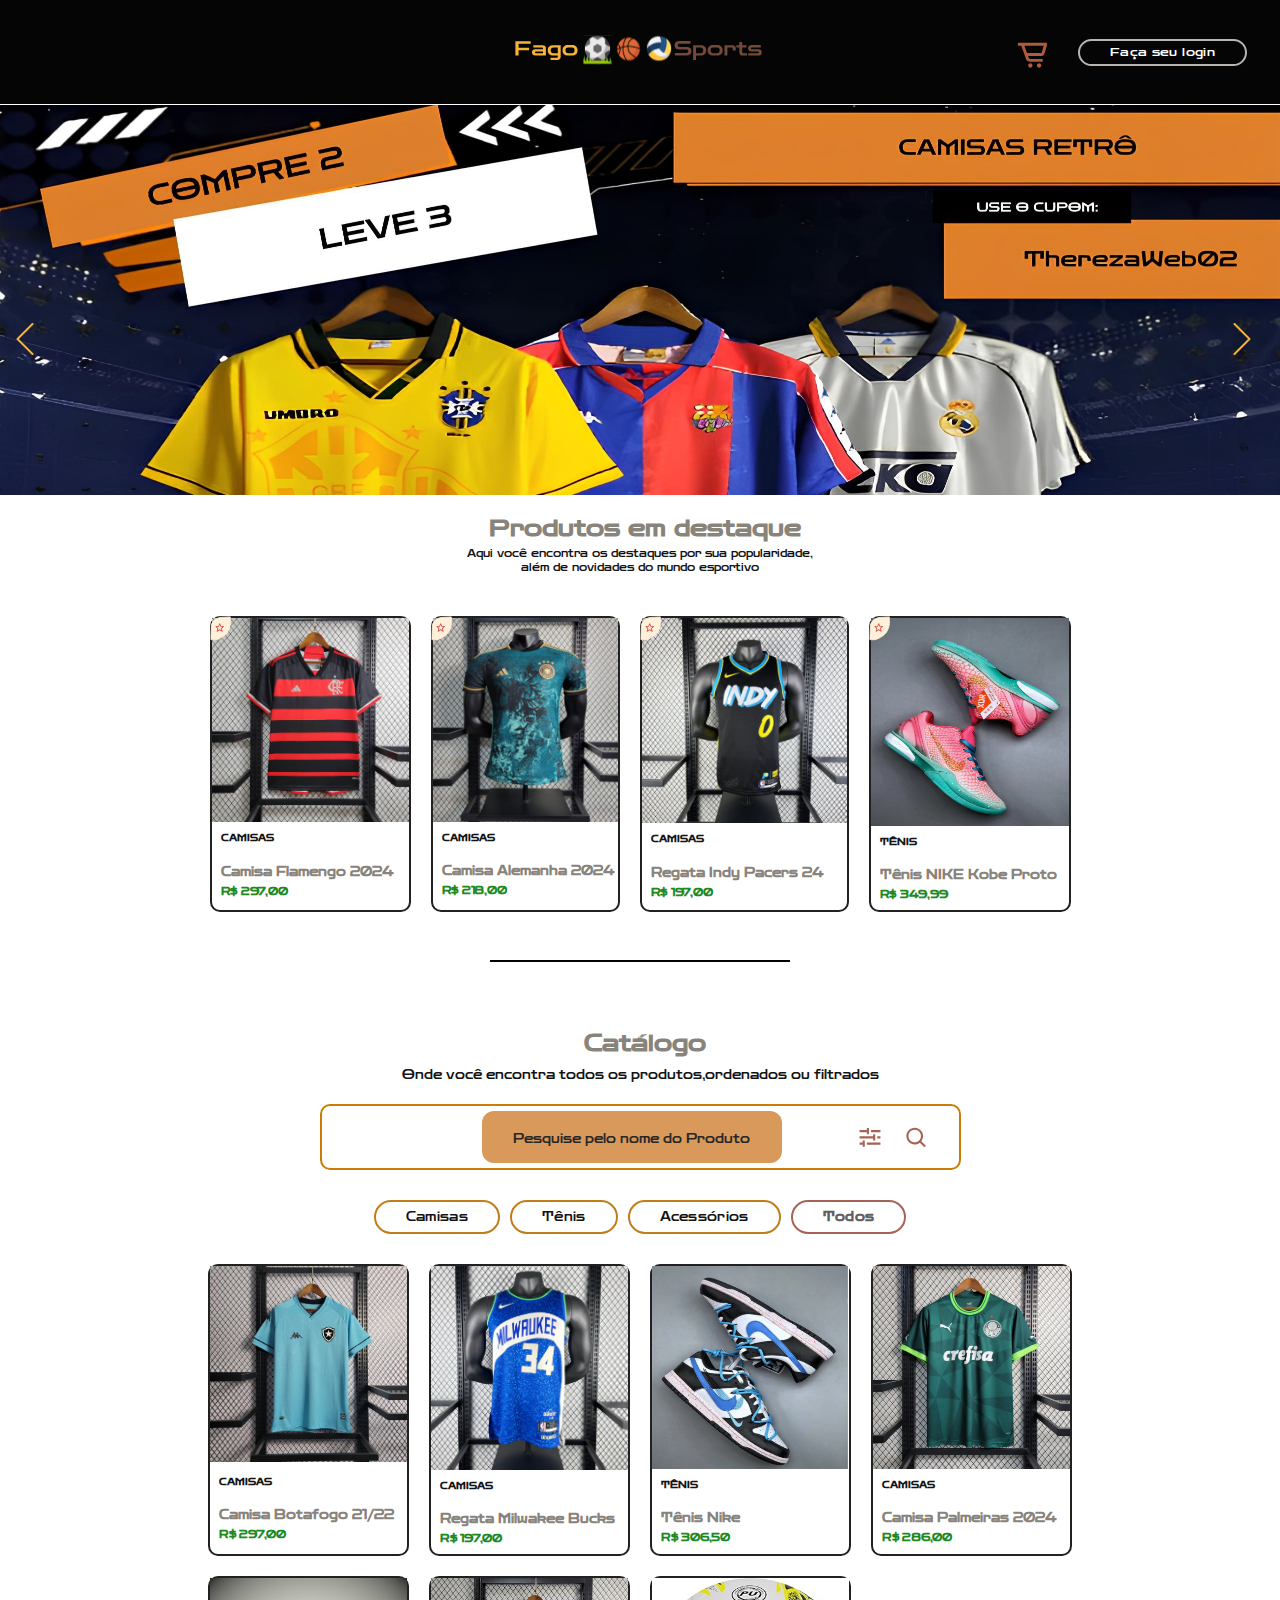
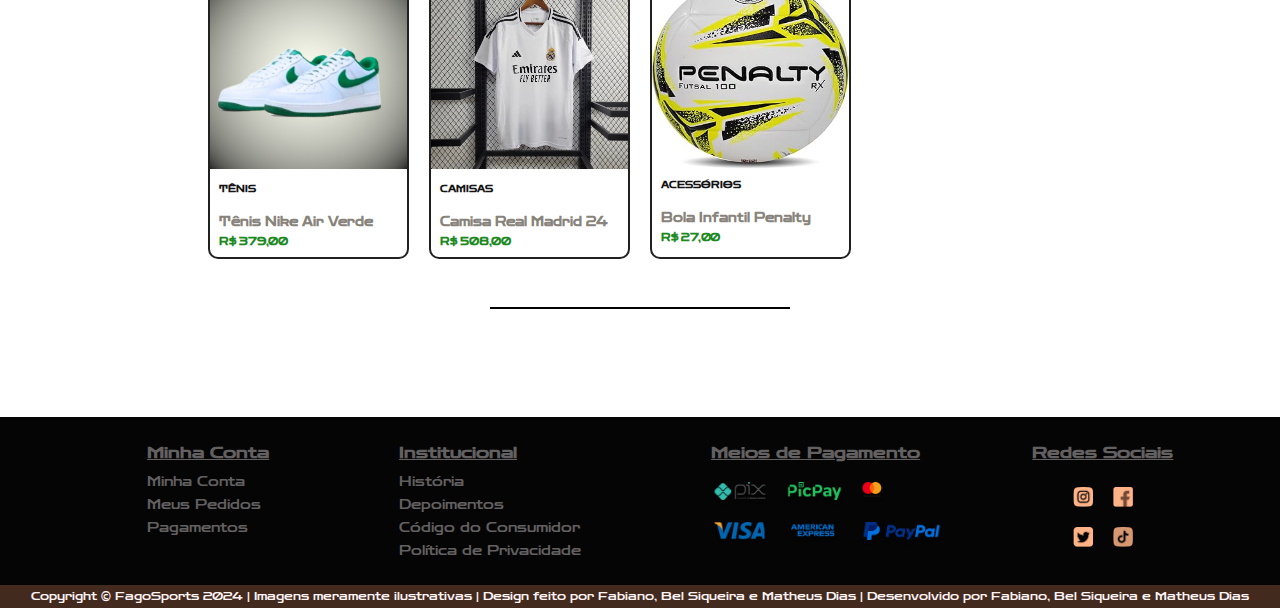
==== index.html @ 351e0b23 "EU JURO QUE AGORA ACABOU MSM" ====
<!DOCTYPE html>
<html lang="en">

<head>
  <meta charset="UTF-8">
  <meta name="viewport" content="width=device-width, initial-scale=1.0">
  <link rel="preconnect" href="https://fonts.googleapis.com">
  <link rel="preconnect" href="https://fonts.gstatic.com" crossorigin>
  <link href="https://fonts.googleapis.com/css2?family=Cairo:wght@200..1000&family=Josefin+Sans:ital,wght@0,100..700;1,100..700&display=swap" rel="stylesheet">
  <link href="https://fonts.googleapis.com/css2?family=Zen+Dots&display=swap" rel="stylesheet">
  <link rel="preload" href="./css/style.css" as="style">
  <link rel="stylesheet" href="./css/style.css">
  <title>Fago Sports</title>
  <link rel="icon" href="./imgs/favicon.svg" type="image/svg+xml">
  <meta name="description" content="Energia e desempenho para todos os níveis e esportes.">
</head>


<body>
  <header>


    <nav aria-label="primaria">
      <div class="logo">
        <a href="./"><img src="./imgs/Logo.svg" alt="logo Fago" width="253" height="34"></a>
      </div>
      <div class="menu" id="menu">
        
        <img src="./imgs/cart.svg" alt="Carrinho">
        <span id="numero">0</span>
        <a href="./login.html" class="login">Faça seu login</a>
       
      </div>
    </nav>

    
  </header>

  

  <script>
    
    // Verifica se o usuário está logado
    const isLoggedIn = localStorage.getItem('loggedIn');
    
    const menu = document.getElementById('menu');
    
    if (isLoggedIn) {
      // Código do cabeçalho logado
      menu.innerHTML = `
        
      <div class="menu">
      <div id="carrinho">
        <div class="modal-carrinho hidden">
          <h1 class="titulo cor-3">Carrinho está vazio</h1>
          <div class="cart-actions"></div>
        </div>
        <span id="numero">0</span>
        <img src="./imgs/cart.svg" alt="Carrinho">
      </div>
    
      <div class="perfil">
        <div class="bg-perfil">
          <img src="./imgs/FotoPerfil.svg" alt="" class="perfil-img">
          <div class="modal-perfil hidden">
            <div class="perfil">
              <img src="./imgs/user-circle.svg" alt="">
              <h1 class="titulo cor-3 medio">Meu perfil</h1>
            </div>
            <div class="logout">
              <img src="./imgs/logout.svg" alt="">
              <h1 class="titulo alert medio" id="logoutLink">Sair</h1>
            </div>
          </div>
        </div>
      </div>
    </div>
    
    
      `;
    
      // Adiciona a lógica de click pro dropdown
      const bgPerfil = document.querySelector('.bg-perfil');
      const modalPerfil = document.querySelector('.modal-perfil');
    
      bgPerfil.addEventListener('click', () => {
        modalPerfil.classList.toggle('hidden'); // Alterna a visibilidade do dropdown
      });
    
      // PARA DESLOGAR
      const logoutLink = document.getElementById('logoutLink');
      if (logoutLink) {
        logoutLink.addEventListener('click', function() {
          localStorage.removeItem('loggedIn'); // Remove o estado de login
          window.location.reload(); // Recarrega a página
        });
      }
    
    } else {
      // Código do cabeçalho deslogado
      menu.innerHTML = `
        <img src="./imgs/cart.svg" alt="">
        <a href="./login.html" class="login">Faça seu login</a>
      `;
    }
    
    
      </script>
    
      





  
  <section>
    <div class="banner">
      <div class="setaAnterior seta">
        <img src="./imgs/previous-carrosel.svg" alt="" id="previous">
      </div>
      <div class="banner-img">
        <img src="./imgs/BANNER1.png" alt="" id="imagem-banner">

        

      <div class="setaPosterior seta">
        <img src="./imgs/previous-carrosel.svg" alt="" id="next">
      </div>

    </div>
  </section>

  <section>
    <div class="destaque-itens">

      <div class="camisas-destaque">

        <h1 class="titulo grande">Produtos em destaque</h1>
        <p class="sub-titulo">Aqui você encontra os destaques por sua popularidade, além de novidades do mundo esportivo</p>
      </div>

      <div class="destaque-itens-item">
        <img src="./imgs/FLAMENGO.png" alt="" width="197" class="miniatura-destaque">
        <p class="sub-titulo b ">CAMISAS</p>
        <h1 class="titulo sm">Camisa Flamengo 2024</h1>
        <p class="preco">R$ 297,00</p>
      </div>
      <div class="destaque-itens-item">
        <img src="./imgs/ALEMANHA.png" alt="" width="185" class="miniatura-destaque">
        <p class="sub-titulo b ">CAMISAS</p>
        <h1 class="titulo sm">Camisa Alemanha 2024</h1>
        <p class="preco">R$ 218,00</p>
      </div>
      <div class="destaque-itens-item">
        <img src="./imgs/INDYANA.png" alt="" width="205" class="miniatura-destaque">
        <p class="sub-titulo b ">CAMISAS</p>
        <h1 class="titulo sm">Regata Indy Pacers 24</h1>
        <p class="preco">R$ 197,00</p>
      </div>
      <div class="destaque-itens-item">
        <img src="./imgs/NIKE KOBE PROTO.png" alt="" width="198" height="208"  class="miniatura-destaque">
        <p class="sub-titulo b ">TÊNIS</p>
        <h1 class="titulo sm">Tênis NIKE Kobe Proto</h1>
        <p class="preco">R$ 349,99</p>
      </div>
    </div>
  </section>

  <section id="catalogo">
    <div class="catalogo ">
      <h1 class="titulo grande">Catálogo</h1>
      <p class="sub-titulo sm">Onde você encontra todos os produtos,ordenados ou filtrados</p>
      <div class="search">
        <input type="text" autocomplete="off" placeholder="Pesquise pelo nome do Produto">
        <div class="icones">

          <img src="./imgs/filtro.svg" alt="" width="26" height="26">
          <img src="./imgs/search.svg" alt="" width="26" height="26" id="iconePesquisa">
        </div>
      </div>
    </div>
  </section>

  <div class="filtros">
    <ul class="sub-titulo filtro">
      <li><button href="">Camisas</button></li>
      <li><button href="">Tênis</button></li>
      <li><button href="">Acessórios</button></li>
      <li><button href="" class="ativo">Todos</button></li>

    </ul>
  </div>


  <section id="secaoItens">
    

    
    <div class="destaque-itens">
      <div class="destaque-itens-item">        
        <a href="./detalhesbotafogo.html">
          <img src="./imgs/CAMISA BOTAFOGO.jpg" alt="" width="197" class="miniatura-destaque">
        </a>
          <p class="sub-titulo b indice">CAMISAS</p> 
          <h1 class="titulo sm camisa">Camisa Botafogo 21/22</h1>
          <p class="preco">R$ 297,00</p>
        
      </div>
      

      
      <div class="destaque-itens-item">
        <img src="./imgs/MILWAWKEE.png" alt="" width="197" class="miniatura-destaque">
        <p class="sub-titulo b indice">CAMISAS</p>
        <h1 class="titulo sm camisa">Regata Milwakee Bucks</h1>
        <p class="preco">R$ 197,00</p>
      </div>


      <div class="destaque-itens-item">
        <img src="./imgs/SB DUNK.png" alt="" width="197" height="203" class="miniatura-destaque">
        <p class="sub-titulo b indice">TÊNIS</p>
        <h1 class="titulo sm camisa">Tênis Nike</h1>
        <p class="preco">R$ 306,50</p>
      </div>

      <div class="destaque-itens-item">
        <img src="./imgs/PALMEIRAS.png" alt="" width="197" height="203" class="miniatura-destaque">
        <p class="sub-titulo b indice">CAMISAS</p>
        <h1 class="titulo sm camisa">Camisa Palmeiras 2024</h1>
        <p class="preco">R$ 286,00</p>
      </div>

      
      <div class="destaque-itens-item">
        <a href="./detalhesTenisNike.html">              
        <img src="./imgs/NIKE.png" alt="" width="197" height="191" class="miniatura-destaque"></a>
        <p class="sub-titulo b indice">TÊNIS</p>
        <h1 class="titulo sm camisa">Tênis Nike Air Verde</h1>
        <p class="preco">R$ 379,00</p>
      </div>


      <div class="destaque-itens-item">
        <a href="./realmadrid.html">
          <img src="./imgs/REAL MADRID.jpg" alt="" width="197" class="miniatura-destaque">
        </a>
        <p class="sub-titulo b indice">CAMISAS</p>
        <h1 class="titulo sm camisa">Camisa Real Madrid 24</h1>
        <p class="preco">R$ 508,00</p>

      </div>


      
      
      <div class="destaque-itens-item">              
          <img src="./imgs/BOLA PENALTI.jpg" alt="" width="197" height="191"class="miniatura-destaque"></a>
        <p class="sub-titulo b indice">ACESSÓRIOS</p>
        <h1 class="titulo sm camisa">Bola Infantil Penalty</h1>
        <p class="preco">R$ 27,00</p>
      </div>
    </div>


    

  </section>

  <footer>
    <div class="minhaConta">
      <ul>
        <li>
          <h1>Minha Conta</h1>
        </li>
        <li><a href="">Minha Conta</a></li>
        <li><a href="">Meus Pedidos</a></li>
        <li><a href="">Pagamentos</a></li>
      </ul>
    </div>
    <div class="institucional">
      <ul>

        <li>
          <h1>Institucional</h1>
        </li>
        <li><a href="">História</a></li>
        <li><a href="">Depoimentos</a></li>
        <li><a href="">Código do Consumidor</a></li>
        <li><a href="">Política de Privacidade</a></li>
      </ul>
    </div>
    <div class="meiosPagamentos">
      <ul>
        <li>
          <h1>Meios de Pagamento</h1>
        </li>
        <li><img src="./imgs/pix.png" alt="" width="57.78"></li>
        <li><img src="./imgs/picpay.png" alt="" width="60"></li>
        <li><img src="./imgs/mastercard.png" alt="" width="25.56"></li>
        <li><img src="./imgs/visa.png" alt="" width="56.92"></li>
        <li><img src="./imgs/americanexpress.png" alt="" width="56.92"></li>
        <li><img src="./imgs/paypal.png" alt="" width="84"></li>
      </ul>
    </div>
    <div class="redesSociais">
      <ul>
        <li>
          <h1>Redes Sociais</h1>
        </li>
        <li><img src="./imgs/instagram.png" alt="" width="20"></li>
        <li><img src="./imgs/facebook.png" alt="" width="20"></li>
        <li><img src="./imgs/twitter.png" alt="" width="20"></li>
        <li><img src="./imgs/tiktok.png" alt="" width="20"></li>

      </ul>
    </div>

  </footer>
  <div class="copy">Copyright © FagoSports 2024 | Imagens meramente ilustrativas | Design feito por Fabiano, Bel Siqueira e Matheus Dias | Desenvolvido por Fabiano, Bel Siqueira e Matheus Dias</div>




  <script type="module" async src="./js/script.js"> 

  
  </script>
  
</body>

</html>
---- css/style.css ----
@import './global.css';
@import './utilitarios.css';
@import './header.css';
@import './banner.css';
@import './destaques.css';
@import './login.css';
@import './cadastro.css';
@import './recuperarSenha.css';
@import './catalogo.css';
@import './filtro.css';
@import './footer.css';
@import './detalhesRealMadrid.css';
@import './detalhesNike.css';
@import'./checkout.css';
@import'./final.css';
---- css/style.css ----
@import './global.css';
@import './utilitarios.css';
@import './header.css';
@import './banner.css';
@import './destaques.css';
@import './login.css';
@import './cadastro.css';
@import './recuperarSenha.css';
@import './catalogo.css';
@import './filtro.css';
@import './footer.css';
@import './detalhesRealMadrid.css';
@import './detalhesNike.css';
@import'./checkout.css';
@import'./final.css';
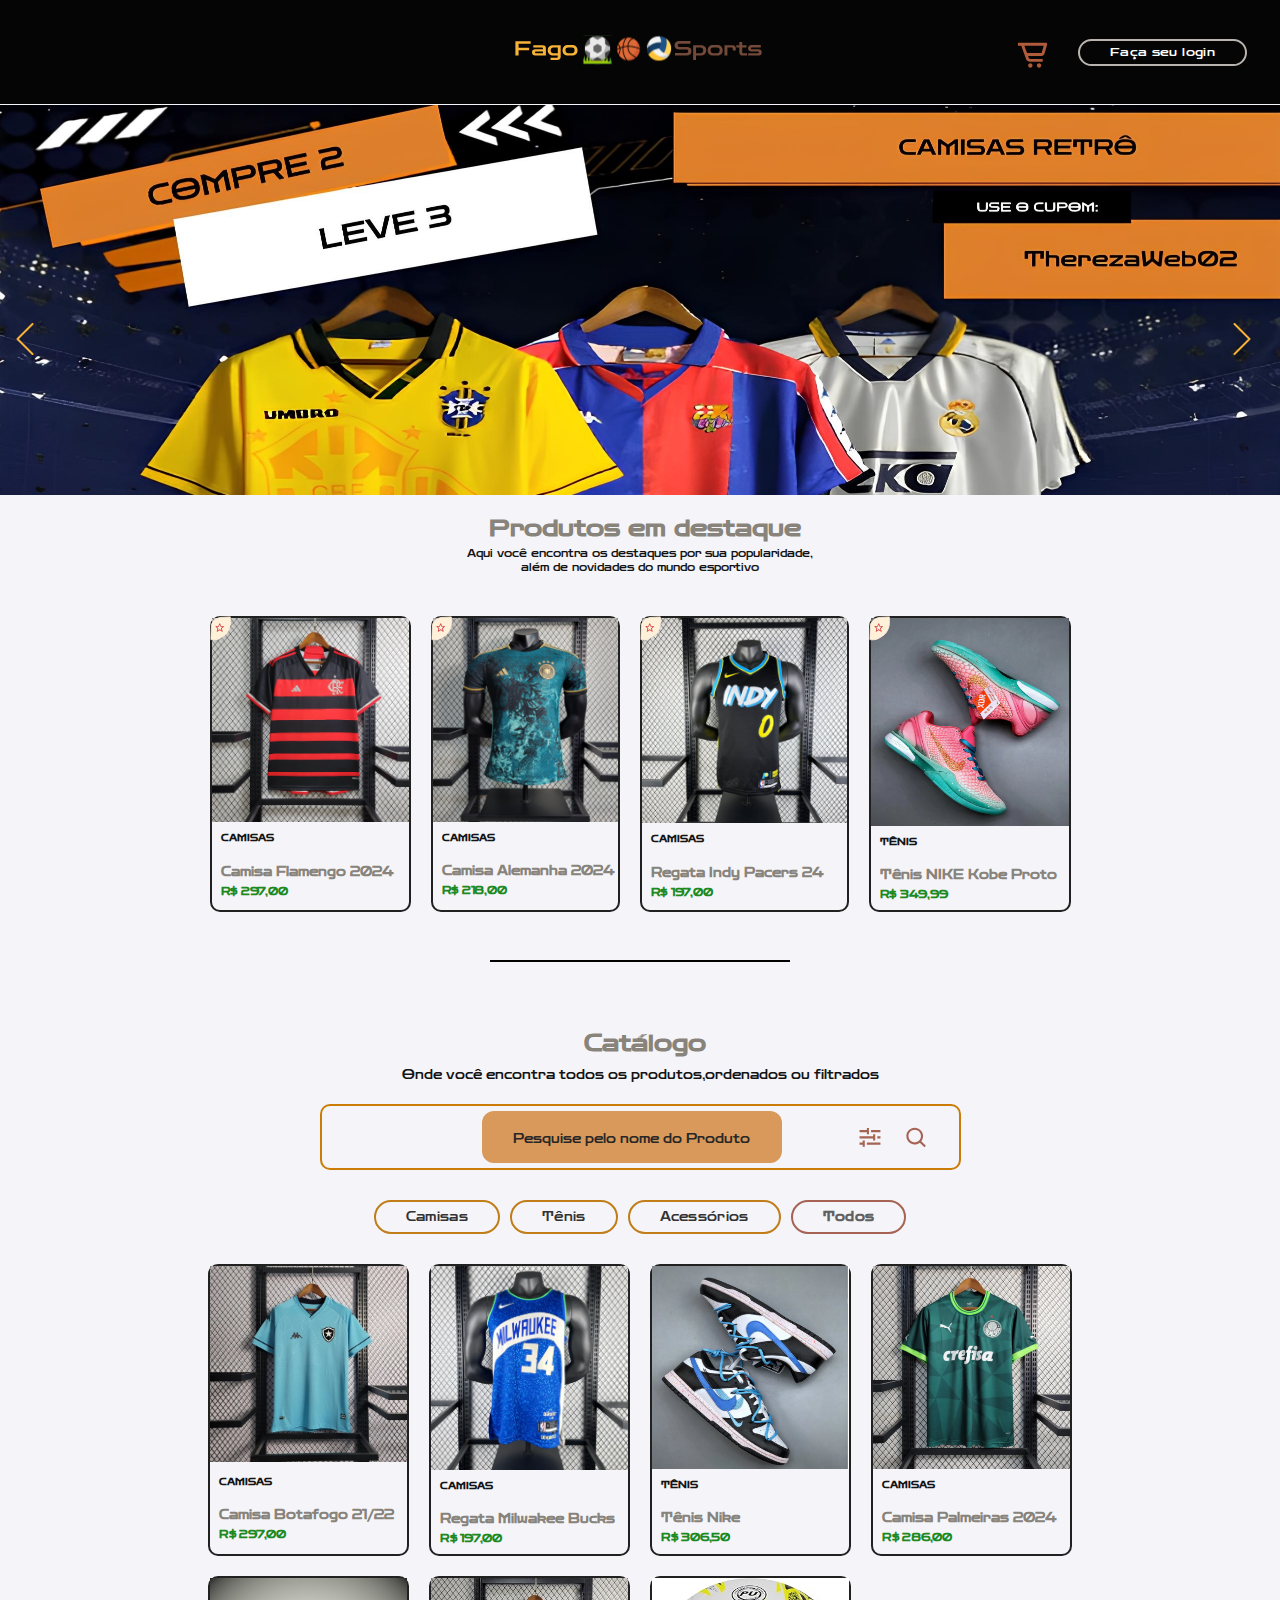
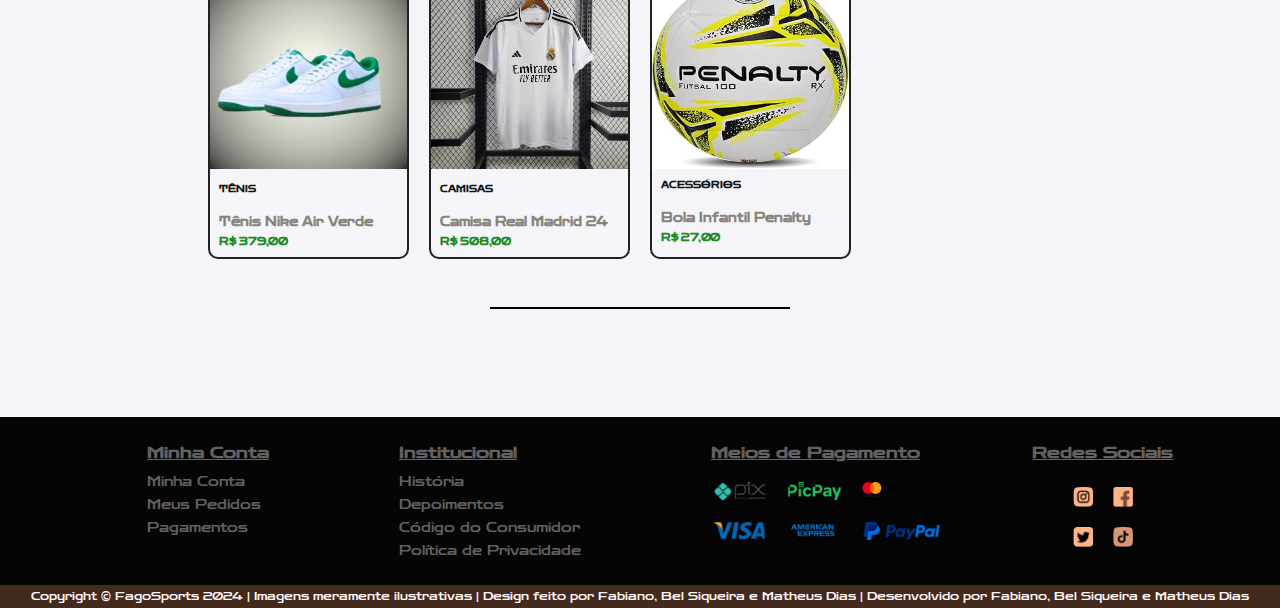
==== commit d49c903a: "Pagina Meus Pedidos" ====
--- a/index.html
+++ b/index.html
@@ -17,6 +17,7 @@
 
 
 <body>
+  
   <header>
 
 
@@ -275,7 +276,7 @@
           <h1>Minha Conta</h1>
         </li>
         <li><a href="">Minha Conta</a></li>
-        <li><a href="">Meus Pedidos</a></li>
+        <li><a href="meuspedidos.html">Meus Pedidos</a></li>
         <li><a href="">Pagamentos</a></li>
       </ul>
     </div>
--- a/css/style.css
+++ b/css/style.css
@@ -13,4 +13,4 @@
 @import './detalhesNike.css';
 @import'./checkout.css';
 @import'./final.css';
-
+@import'./meuspedidos.css';
--- a/css/style.css
+++ b/css/style.css
@@ -13,4 +13,4 @@
 @import './detalhesNike.css';
 @import'./checkout.css';
 @import'./final.css';
-
+@import'./meuspedidos.css';
